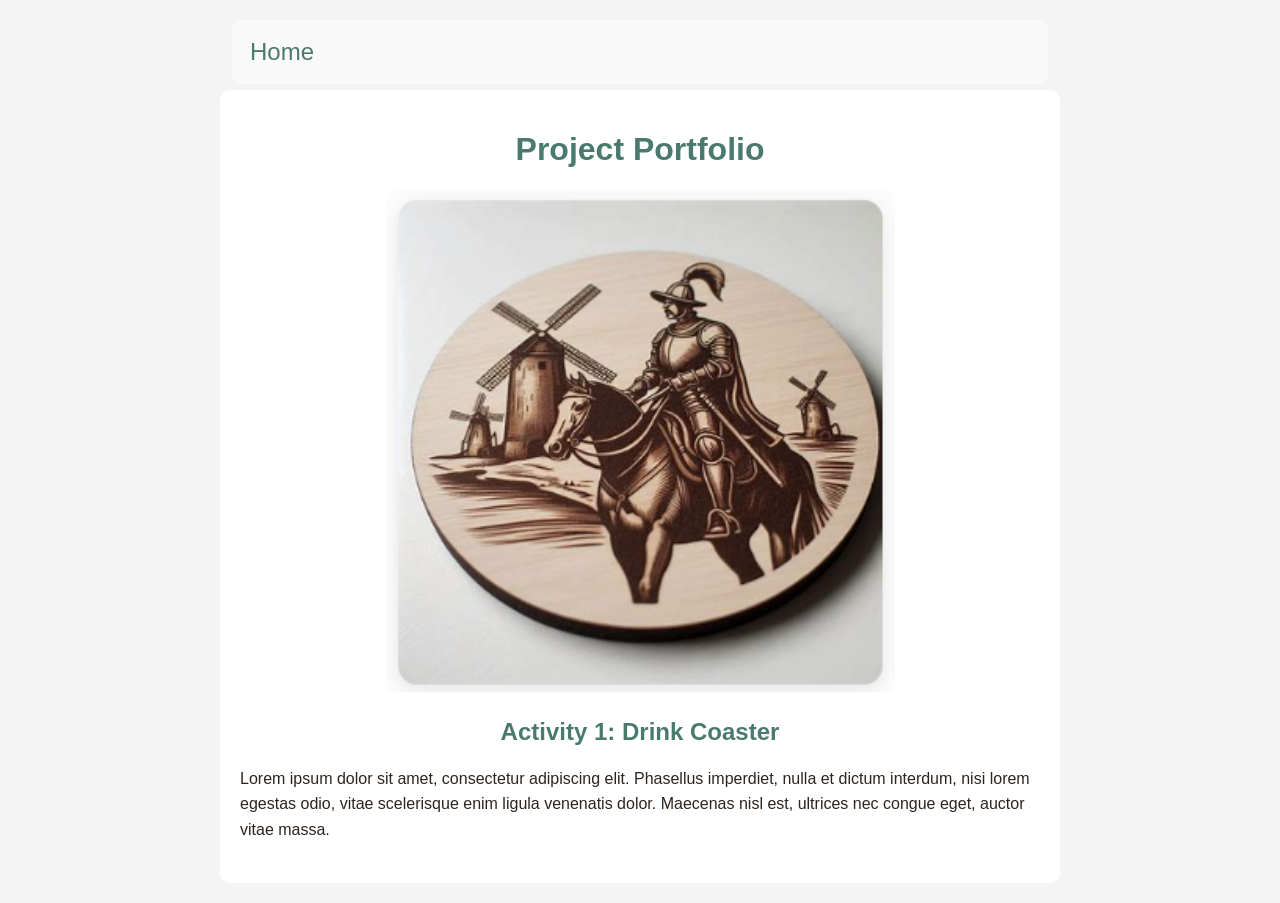
==== activity01.html @ 45313b02 "Initial commit" ====
<!DOCTYPE html>
<html lang="en">
<head>
    <title>Activity 1: Drink Coaster</title>
    <link rel="stylesheet" href="./project.css">
</head>
<body>

    <!-- Header and Navigation Section -->
    <header class="header">
        <nav class="navbar">
            <a href="./index.html" class="active">Home</a>
        </nav>
    </header>

    <!-- Project Information -->
    <div class="proj-container">

        <h1 class='proj-header'>Project Portfolio</h1>

        <div class="proj-img-container">
            <img src="./images/activity01.png">
        </div>

        <h2 class='proj-header'>Activity 1: Drink Coaster</h2>

        <div class="proj-desc">
            <p>Lorem ipsum dolor sit amet, consectetur adipiscing elit. Phasellus imperdiet, nulla et dictum interdum, nisi lorem egestas odio, vitae scelerisque enim ligula venenatis dolor. Maecenas nisl est, ultrices nec congue eget, auctor vitae massa.</p>
        </div>

    </div>
    <!-- End Project Information -->

</body>
</html>
---- project.css ----
@import url("./theme.css");

body {
    background-color: var(--color-bg-page);
    font-family: var(--font-body);
    margin: 20px;
}

/* **************************** */
/* Style for the header section */
/* **************************** */

.header {
    position: fixed;
    top: 20px;
    left: 50%;
    transform: translateX(-50%);
    width: 75%;
    max-width: var(--container-max);
    background: rgba(250, 250, 250, 0.9);
    z-index: 1000;
    display: flex;
    justify-content: space-between;
    align-items: center;
    padding: 8px;
    color: var(--color-primary);
    border-radius: var(--radius);
}

.header .name {
    text-align: left;
    font-size: 1.5em;
}

.header .navbar {
    display: flex;
    gap: 15px;
    font-size: 1.5em;
}

.header .navbar a {
    text-decoration: none;
    color: var(--color-primary);
    padding: 10px;
}

/* *********************************** */
/* Style for the project documentation */
/* *********************************** */

.proj-container {
    max-width: var(--container-max);
    margin: auto;
    margin-top: 90px;
    background: var(--color-bg-card);
    padding: 20px;
    border-radius: var(--radius);
}

.proj-header {
    text-align: center;
    color: var(--color-primary);
}

.proj-img-container {
    text-align: center;
    margin: 20px 0;
}

.proj-img-container img {
    max-width: 100%;
    height: auto;
    border-radius: var(--radius);
}

.proj-desc {
    margin: 20px 0;
    line-height: 1.6;
}

.proj-desc p {
    color: var(--color-text);
}

/* Optional block: a labeled code sample. Delete this block on pages   */
/* that don't involve code (e.g. a build or design activity).          */
.proj-code {
    max-width: 700px;
    margin: auto;
}

.proj-code pre:has(code), pre:has(code) {
    background-color: black;
    color: white;
    border-radius: 8px;
    padding: 4px;
}
pre code, pre code {
    white-space: pre-wrap;
    word-wrap: break-word;
}

/* Optional block: a photo gallery grid. Use for pages with several  */
/* work-in-progress or detail photos beyond the one hero image.       */
.proj-gallery {
    display: grid;
    grid-template-columns: repeat(auto-fit, minmax(150px, 1fr));
    gap: 10px;
    margin: 20px 0;
}

.proj-gallery img {
    width: 100%;
    height: 150px;
    object-fit: cover;
    border-radius: var(--radius);
}

/* Optional block: an embedded video (e.g. YouTube). The padding-top  */
/* trick keeps a 16:9 shape at any screen width — do not set a fixed  */
/* pixel height on the iframe itself.                                  */
.proj-video-container {
    position: relative;
    width: 100%;
    padding-top: 56.25%;
    margin: 20px 0;
    border-radius: var(--radius);
    overflow: hidden;
}

.proj-video-container iframe {
    position: absolute;
    top: 0;
    left: 0;
    width: 100%;
    height: 100%;
    border: 0;
}

/* ***************************** */
/* Responsive: tablet and mobile */
/* ***************************** */

@media (max-width: 600px) {
    .header {
        width: 92%;
        padding: 6px;
    }

    .header .name {
        font-size: 1.1em;
    }

    .header .navbar {
        font-size: 1.1em;
        gap: 8px;
    }

    .proj-container {
        margin-top: 80px;
        padding: 14px;
    }

    .proj-header {
        font-size: 1.3em;
    }

    .proj-gallery img {
        height: 120px;
    }
}
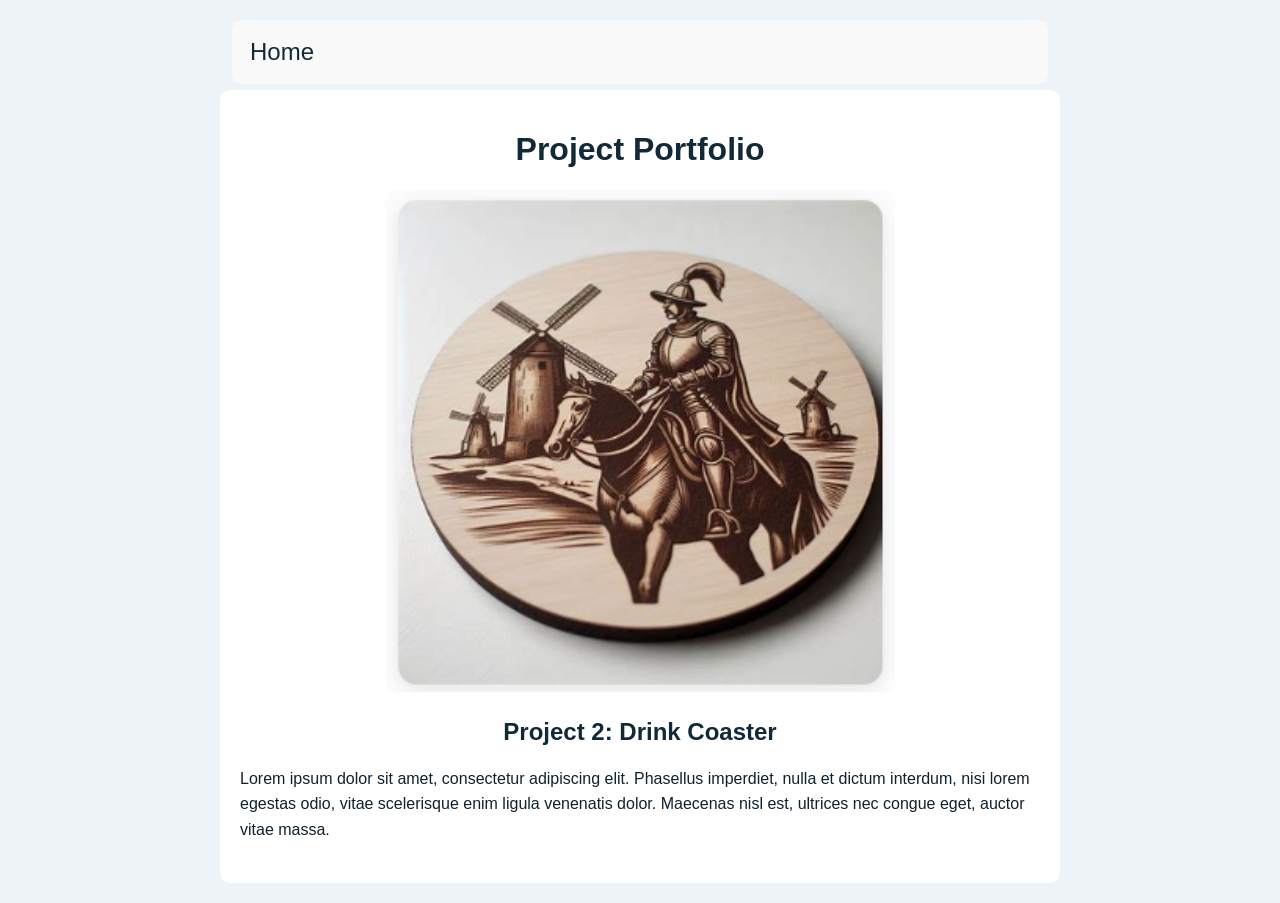
==== commit 2211e8fe: "v3" ====
--- a/activity01.html
+++ b/activity01.html
@@ -1,7 +1,7 @@
 <!DOCTYPE html>
 <html lang="en">
 <head>
-    <title>Activity 1: Drink Coaster</title>
+    <title>Project 2: Drink Coaster</title>
     <link rel="stylesheet" href="./project.css">
 </head>
 <body>
@@ -22,7 +22,7 @@
             <img src="./images/activity01.png">
         </div>
 
-        <h2 class='proj-header'>Activity 1: Drink Coaster</h2>
+        <h2 class='proj-header'>Project 2: Drink Coaster</h2>
 
         <div class="proj-desc">
             <p>Lorem ipsum dolor sit amet, consectetur adipiscing elit. Phasellus imperdiet, nulla et dictum interdum, nisi lorem egestas odio, vitae scelerisque enim ligula venenatis dolor. Maecenas nisl est, ultrices nec congue eget, auctor vitae massa.</p>
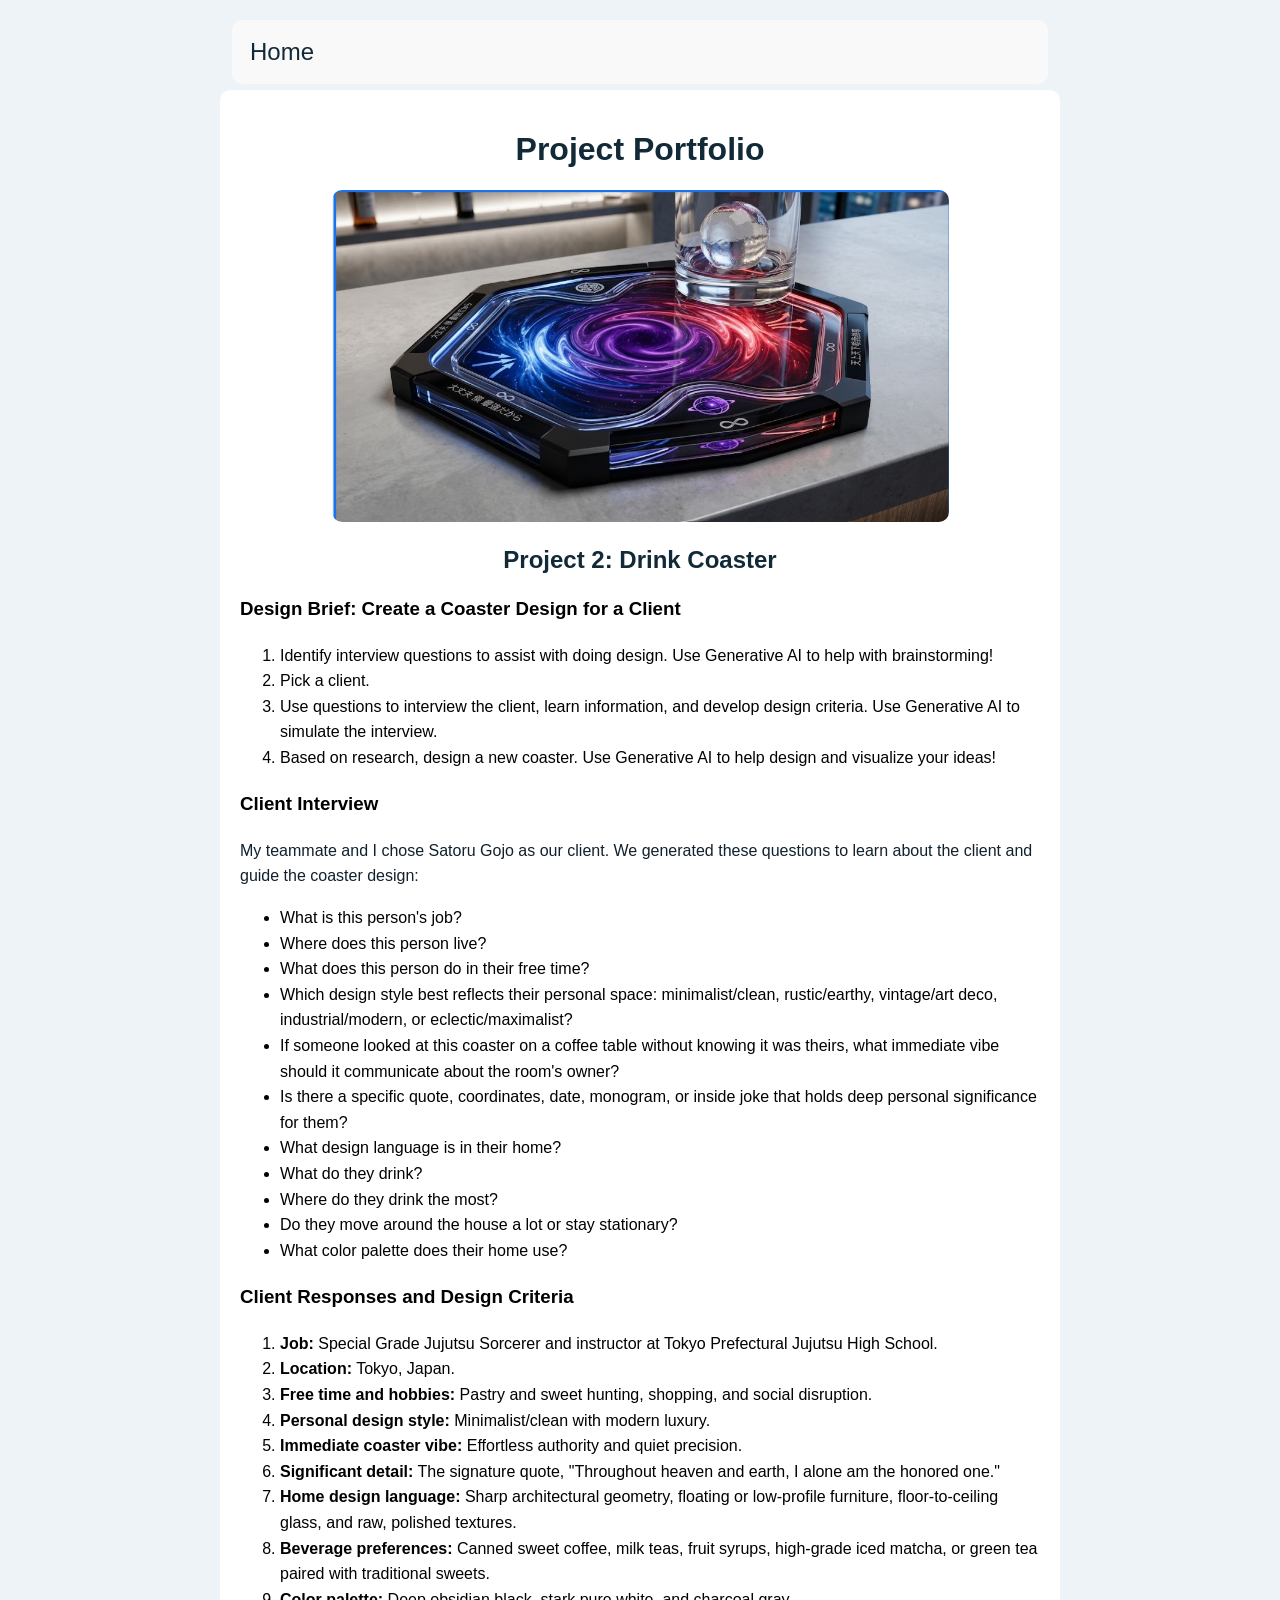
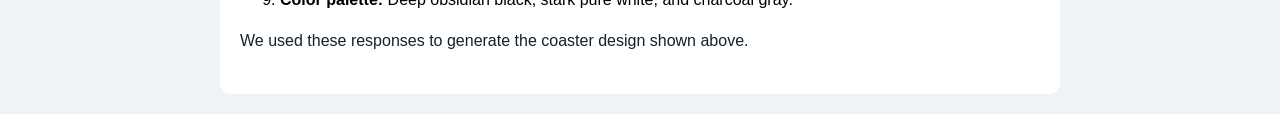
==== commit 88d79cc3: "v2" ====
--- a/activity01.html
+++ b/activity01.html
@@ -19,13 +19,51 @@
         <h1 class='proj-header'>Project Portfolio</h1>
 
         <div class="proj-img-container">
-            <img src="./images/activity01.png">
+            <img src="./images/Coaster_Design.png" alt="Coaster design created for a client">
         </div>
 
         <h2 class='proj-header'>Project 2: Drink Coaster</h2>
 
         <div class="proj-desc">
-            <p>Lorem ipsum dolor sit amet, consectetur adipiscing elit. Phasellus imperdiet, nulla et dictum interdum, nisi lorem egestas odio, vitae scelerisque enim ligula venenatis dolor. Maecenas nisl est, ultrices nec congue eget, auctor vitae massa.</p>
+            <h3>Design Brief: Create a Coaster Design for a Client</h3>
+
+            <ol>
+                <li>Identify interview questions to assist with doing design. Use Generative AI to help with brainstorming!</li>
+                <li>Pick a client.</li>
+                <li>Use questions to interview the client, learn information, and develop design criteria. Use Generative AI to simulate the interview.</li>
+                <li>Based on research, design a new coaster. Use Generative AI to help design and visualize your ideas!</li>
+            </ol>
+
+            <h3>Client Interview</h3>
+            <p>My teammate and I chose Satoru Gojo as our client. We generated these questions to learn about the client and guide the coaster design:</p>
+            <ul>
+                <li>What is this person's job?</li>
+                <li>Where does this person live?</li>
+                <li>What does this person do in their free time?</li>
+                <li>Which design style best reflects their personal space: minimalist/clean, rustic/earthy, vintage/art deco, industrial/modern, or eclectic/maximalist?</li>
+                <li>If someone looked at this coaster on a coffee table without knowing it was theirs, what immediate vibe should it communicate about the room's owner?</li>
+                <li>Is there a specific quote, coordinates, date, monogram, or inside joke that holds deep personal significance for them?</li>
+                <li>What design language is in their home?</li>
+                <li>What do they drink?</li>
+                <li>Where do they drink the most?</li>
+                <li>Do they move around the house a lot or stay stationary?</li>
+                <li>What color palette does their home use?</li>
+            </ul>
+
+            <h3>Client Responses and Design Criteria</h3>
+            <ol>
+                <li><strong>Job:</strong> Special Grade Jujutsu Sorcerer and instructor at Tokyo Prefectural Jujutsu High School.</li>
+                <li><strong>Location:</strong> Tokyo, Japan.</li>
+                <li><strong>Free time and hobbies:</strong> Pastry and sweet hunting, shopping, and social disruption.</li>
+                <li><strong>Personal design style:</strong> Minimalist/clean with modern luxury.</li>
+                <li><strong>Immediate coaster vibe:</strong> Effortless authority and quiet precision.</li>
+                <li><strong>Significant detail:</strong> The signature quote, &quot;Throughout heaven and earth, I alone am the honored one.&quot;</li>
+                <li><strong>Home design language:</strong> Sharp architectural geometry, floating or low-profile furniture, floor-to-ceiling glass, and raw, polished textures.</li>
+                <li><strong>Beverage preferences:</strong> Canned sweet coffee, milk teas, fruit syrups, high-grade iced matcha, or green tea paired with traditional sweets.</li>
+                <li><strong>Color palette:</strong> Deep obsidian black, stark pure white, and charcoal gray.</li>
+            </ol>
+
+            <p>We used these responses to generate the coaster design shown above.</p>
         </div>
 
     </div>
